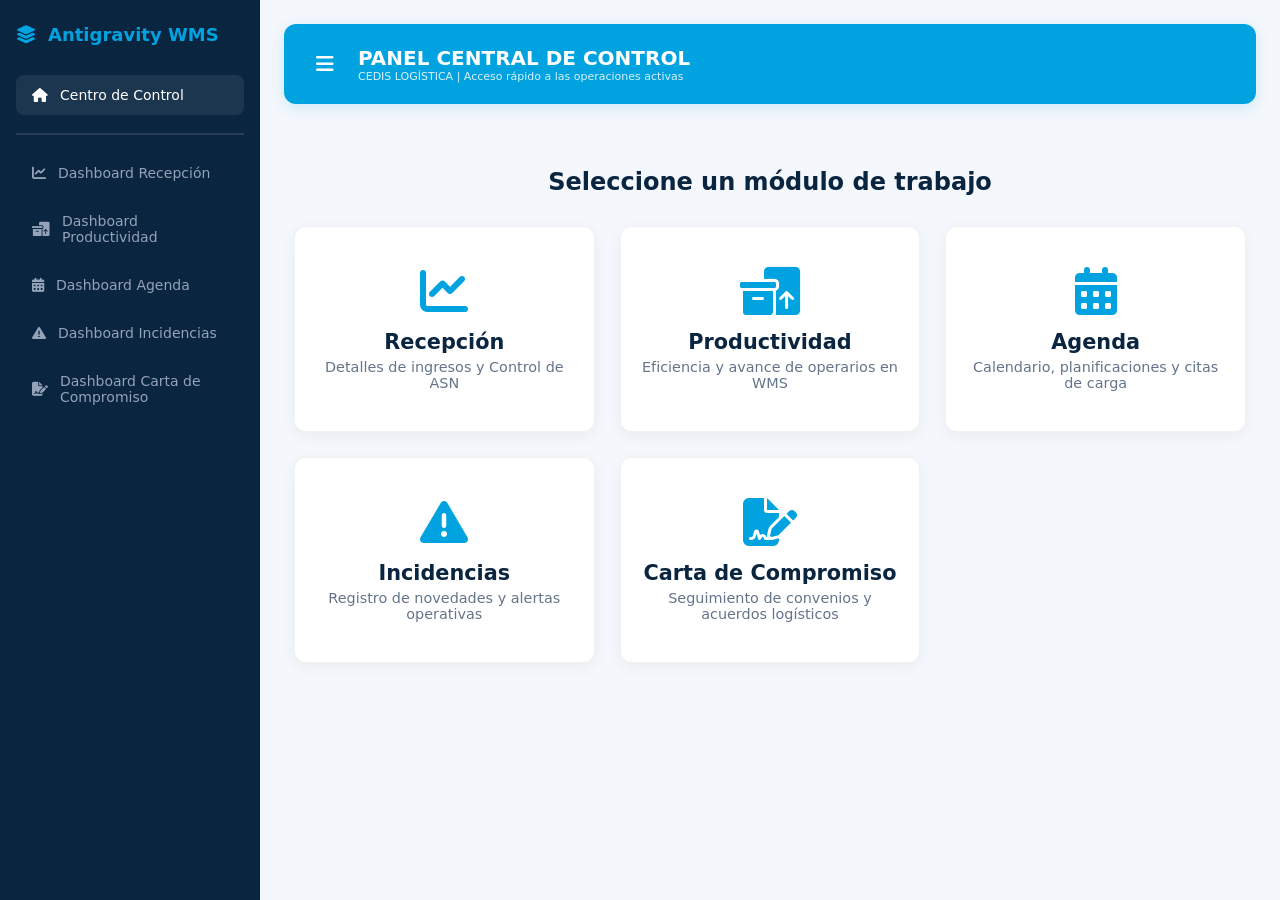
==== index.html @ eb86348e "Add files via upload" ====
<!DOCTYPE html>
<html lang="es">

<head>
    <meta charset="UTF-8">
    <meta name="viewport" content="width=device-width, initial-scale=1.0">
    <title>Antigravity WMS | Centro de Control</title>
    <link rel="stylesheet" href="style.css">
    <link rel="stylesheet" href="https://cdnjs.cloudflare.com/ajax/libs/font-awesome/6.4.0/css/all.min.css">
</head>

<body>

    <div class="sidebar" id="sidebarMenu">
        <div class="sidebar-brand">
            <i class="fa-solid fa-layer-group"></i>
            <span>Antigravity WMS</span>
        </div>
        <nav class="sidebar-menu">
            <a href="index.html" class="active"><i class="fa-solid fa-home"></i> Centro de Control</a>
            <hr style="border: 0.5px solid #2a3b5c; margin: 10px 0;">
            <a href="AVANCE/index.html"><i class="fa-solid fa-chart-line"></i> Dashboard Recepción</a>
            <a href="PRODUCTIVIDAD/index.html"><i class="fa-solid fa-boxes-packing"></i> Dashboard Productividad</a>
            <a href="AGENDA/index.html"><i class="fa-solid fa-calendar-days"></i> Dashboard Agenda</a>
            <a href="INCIDENCIAS/index.html"><i class="fa-solid fa-triangle-exclamation"></i> Dashboard Incidencias</a>
            <a href="COMPROMISO/index.html"><i class="fa-solid fa-file-signature"></i> Dashboard Carta de Compromiso</a>
        </nav>
    </div>

    <div class="main-content" id="mainContent">
        <header class="main-header">
            <div class="header-left">
                <button id="btn-toggle-sidebar" class="btn-toggle"><i class="fa-solid fa-bars"></i></button>
                <div class="brand">
                    <h1>PANEL CENTRAL DE CONTROL</h1>
                    <p>CEDIS LOGÍSTICA | Acceso rápido a las operaciones activas</p>
                </div>
            </div>
        </header>

        <section class="portal-container">
            <h2>Seleccione un módulo de trabajo</h2>
            <div class="portal-grid">

                <a href="AVANCE/index.html" class="portal-card">
                    <i class="fa-solid fa-chart-line"></i>
                    <h3>Recepción</h3>
                    <p>Detalles de ingresos y Control de ASN</p>
                </a>

                <a href="PRODUCTIVIDAD/index.html" class="portal-card">
                    <i class="fa-solid fa-boxes-packing"></i>
                    <h3>Productividad</h3>
                    <p>Eficiencia y avance de operarios en WMS</p>
                </a>

                <a href="AGENDA/index.html" class="portal-card">
                    <i class="fa-solid fa-calendar-days"></i>
                    <h3>Agenda</h3>
                    <p>Calendario, planificaciones y citas de carga</p>
                </a>

                <a href="INCIDENCIAS/index.html" class="portal-card">
                    <i class="fa-solid fa-triangle-exclamation"></i>
                    <h3>Incidencias</h3>
                    <p>Registro de novedades y alertas operativas</p>
                </a>

                <a href="COMPROMISO/index.html" class="portal-card">
                    <i class="fa-solid fa-file-signature"></i>
                    <h3>Carta de Compromiso</h3>
                    <p>Seguimiento de convenios y acuerdos logísticos</p>
                </a>

            </div>
        </section>
    </div>

    <script src="app.js"></script>
</body>

</html>
---- style.css ----
* {
    margin: 0;
    padding: 0;
    box-sizing: border-box;
    font-family: 'Segoe UI', system-ui, sans-serif;
}

body {
    background-color: #F4F7FC;
    color: #1E293B;
    display: flex;
    overflow-x: hidden;
    min-height: 100vh;
}

/* SIDEBAR */
.sidebar {
    width: 260px;
    background: #0A2540;
    color: #FFFFFF;
    height: 100vh;
    position: sticky;
    top: 0;
    padding: 24px 16px;
    display: flex;
    flex-direction: column;
    gap: 30px;
    z-index: 500;
    transition: all 0.3s cubic-bezier(0.4, 0, 0.2, 1);
    flex-shrink: 0;
}

.sidebar.hidden {
    margin-left: -260px;
}

.sidebar-brand {
    display: flex;
    align-items: center;
    gap: 12px;
    font-size: 18px;
    font-weight: 700;
    color: #00A3E0;
}

.sidebar-menu {
    display: flex;
    flex-direction: column;
    gap: 8px;
}

.sidebar-menu a {
    display: flex;
    align-items: center;
    gap: 12px;
    color: #94A3B8;
    text-decoration: none;
    padding: 12px 16px;
    border-radius: 8px;
    font-size: 14px;
    font-weight: 500;
    transition: 0.3s;
}

.sidebar-menu a.active,
.sidebar-menu a:hover {
    background: rgba(255, 255, 255, 0.08);
    color: #FFFFFF;
}

/* MAIN CONTENT */
.main-content {
    flex: 1;
    padding: 24px;
    display: flex;
    flex-direction: column;
    gap: 24px;
    min-width: 0;
}

.main-header {
    display: flex;
    justify-content: space-between;
    align-items: center;
    background: #00A3E0;
    padding: 20px 24px;
    border-radius: 12px;
    box-shadow: 0 4px 15px rgba(0, 163, 224, 0.15);
    color: #FFFFFF;
}

.header-left {
    display: flex;
    align-items: center;
    gap: 16px;
}

.btn-toggle {
    background: transparent;
    border: none;
    color: #FFFFFF;
    font-size: 20px;
    cursor: pointer;
    padding: 8px;
    border-radius: 6px;
}

.brand h1 {
    font-size: 20px;
    font-weight: 800;
}

.brand p {
    font-size: 11px;
    color: rgba(255, 255, 255, 0.85);
}

/* GRID DE PORTAL */
.portal-container {
    padding: 40px 10px;
}

.portal-container h2 {
    text-align: center;
    margin-bottom: 30px;
    color: #0A2540;
}

.portal-grid {
    display: grid;
    grid-template-columns: repeat(auto-fit, minmax(280px, 1fr));
    gap: 25px;
    max-width: 1200px;
    margin: 0 auto;
    width: 100%;
}

.portal-card {
    background: #ffffff;
    border-radius: 12px;
    padding: 40px 20px;
    text-align: center;
    box-shadow: 0 4px 15px rgba(0, 0, 0, 0.05);
    transition: 0.3s;
    text-decoration: none;
    color: #333333;
    display: flex;
    flex-direction: column;
    align-items: center;
    border: 1px solid rgba(0, 0, 0, 0.05);
}

.portal-card:hover {
    transform: translateY(-5px);
    box-shadow: 0 10px 25px rgba(0, 163, 224, 0.2);
    border-color: #00A3E0;
}

.portal-card i {
    font-size: 3rem;
    color: #00A3E0;
    margin-bottom: 15px;
}

.portal-card h3 {
    font-size: 1.3rem;
    font-weight: 700;
    color: #0A2540;
}

.portal-card p {
    font-size: 0.9rem;
    color: #64748B;
    margin-top: 5px;
}
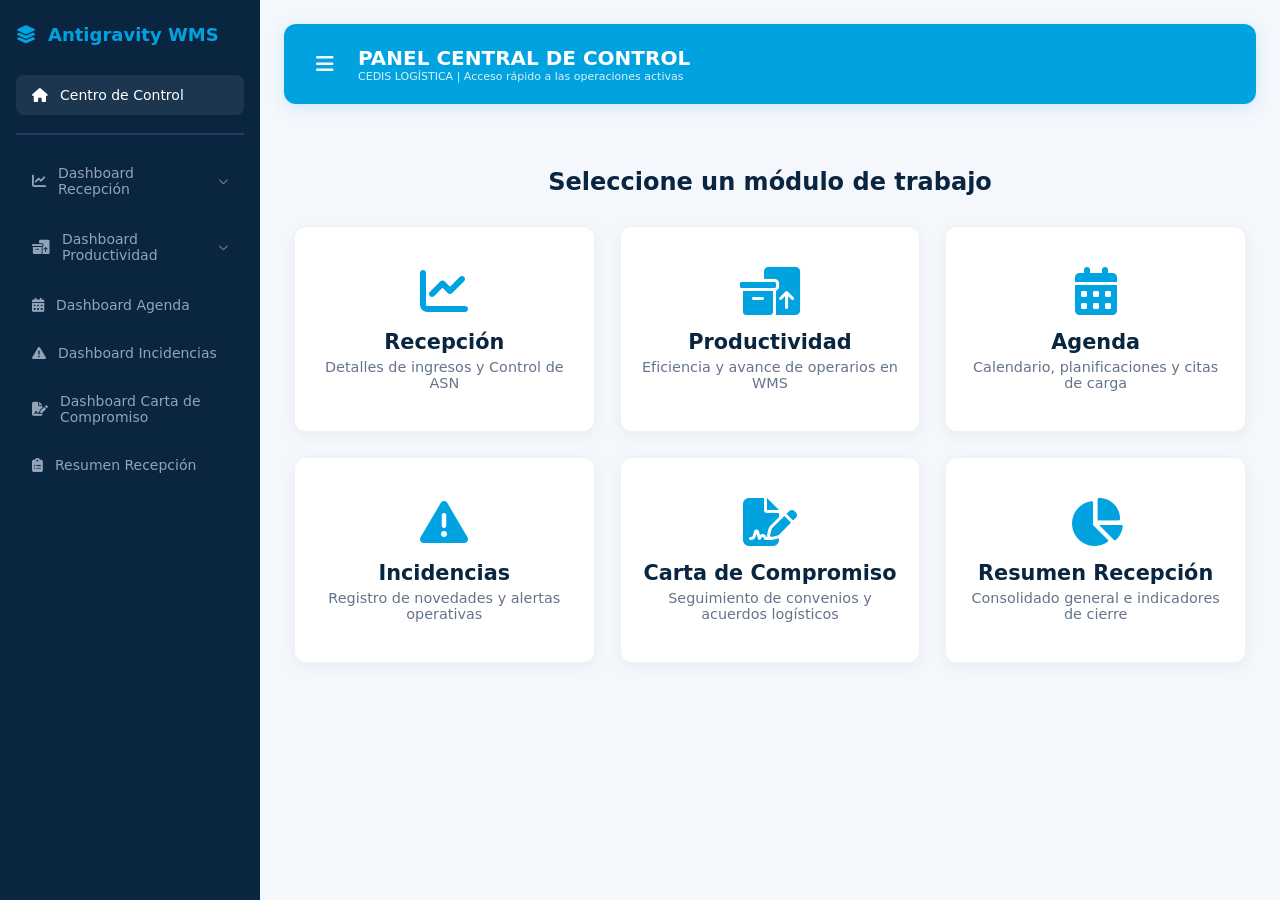
==== commit c3240376: "Add files via upload" ====
--- a/index.html
+++ b/index.html
@@ -19,11 +19,43 @@
         <nav class="sidebar-menu">
             <a href="index.html" class="active"><i class="fa-solid fa-home"></i> Centro de Control</a>
             <hr style="border: 0.5px solid #2a3b5c; margin: 10px 0;">
-            <a href="AVANCE/index.html"><i class="fa-solid fa-chart-line"></i> Dashboard Recepción</a>
-            <a href="PRODUCTIVIDAD/index.html"><i class="fa-solid fa-boxes-packing"></i> Dashboard Productividad</a>
+
+            <!-- Dashboard Recepción con Desplegable -->
+            <div class="menu-item-group">
+                <a href="#" class="has-submenu" onclick="evtToggleSubmenu(event)">
+                    <i class="fa-solid fa-chart-line"></i> Dashboard Recepción <i
+                        class="fa-solid fa-chevron-down arrow-sub"></i>
+                </a>
+                <div class="submenu">
+                    <a href="AVANCE/index.html"><i class="fa-solid fa-circle-dot" style="font-size: 8px;"></i> Avance
+                        Recepción</a>
+                    <a href="PRONOSTICO/index.html"><i class="fa-solid fa-circle-dot" style="font-size: 8px;"></i>
+                        Pronóstico Recepción</a>
+                </div>
+            </div>
+
+            <!-- Dashboard Productividad con Desplegable -->
+            <div class="menu-item-group">
+                <a href="#" class="has-submenu" onclick="evtToggleSubmenu(event)">
+                    <i class="fa-solid fa-boxes-packing"></i> Dashboard Productividad <i
+                        class="fa-solid fa-chevron-down arrow-sub"></i>
+                </a>
+                <div class="submenu">
+                    <a href="PRODUCTIVIDAD/index.html"><i class="fa-solid fa-circle-dot" style="font-size: 8px;"></i>
+                        Avance Operarios Individual</a>
+                    <a href="CARTONIZACION/index.html"><i class="fa-solid fa-circle-dot" style="font-size: 8px;"></i>
+                        Avance Cartonización</a>
+                    <a href="GRUPALPROD/index.html"><i class="fa-solid fa-circle-dot" style="font-size: 8px;"></i>
+                        Avance Operarios Grupal</a>
+                </div>
+            </div>
+
             <a href="AGENDA/index.html"><i class="fa-solid fa-calendar-days"></i> Dashboard Agenda</a>
             <a href="INCIDENCIAS/index.html"><i class="fa-solid fa-triangle-exclamation"></i> Dashboard Incidencias</a>
             <a href="COMPROMISO/index.html"><i class="fa-solid fa-file-signature"></i> Dashboard Carta de Compromiso</a>
+
+            <!-- Último elemento -->
+            <a href="RESUMEN/index.html"><i class="fa-solid fa-clipboard-list"></i> Resumen Recepción</a>
         </nav>
     </div>
 
@@ -42,6 +74,7 @@
             <h2>Seleccione un módulo de trabajo</h2>
             <div class="portal-grid">
 
+                <!-- FILA 1 -->
                 <a href="AVANCE/index.html" class="portal-card">
                     <i class="fa-solid fa-chart-line"></i>
                     <h3>Recepción</h3>
@@ -60,6 +93,7 @@
                     <p>Calendario, planificaciones y citas de carga</p>
                 </a>
 
+                <!-- FILA 2 -->
                 <a href="INCIDENCIAS/index.html" class="portal-card">
                     <i class="fa-solid fa-triangle-exclamation"></i>
                     <h3>Incidencias</h3>
@@ -72,6 +106,12 @@
                     <p>Seguimiento de convenios y acuerdos logísticos</p>
                 </a>
 
+                <a href="RESUMEN/index.html" class="portal-card">
+                    <i class="fa-solid fa-chart-pie"></i>
+                    <h3>Resumen Recepción</h3>
+                    <p>Consolidado general e indicadores de cierre</p>
+                </a>
+
             </div>
         </section>
     </div>
--- a/style.css
+++ b/style.css
@@ -67,6 +67,54 @@
     background: rgba(255, 255, 255, 0.08);
     color: #FFFFFF;
 }
+
+/* --- NUEVAS CLASES PARA EL SUBMENÚ DESPLEGABLE --- */
+.menu-item-group {
+    display: flex;
+    flex-direction: column;
+    width: 100%;
+}
+
+.sidebar-menu a.has-submenu {
+    justify-content: space-between;
+}
+
+.arrow-sub {
+    font-size: 10px;
+    color: #64748B;
+    transition: transform 0.25s ease;
+}
+
+.submenu {
+    max-height: 0;
+    overflow: hidden;
+    background: rgba(0, 0, 0, 0.15);
+    border-radius: 8px;
+    margin-top: 2px;
+    transition: max-height 0.25s cubic-bezier(0.4, 0, 0.2, 1);
+    display: flex;
+    flex-direction: column;
+}
+
+/* Cuando se abre el contenedor padre */
+.menu-item-group.open .submenu {
+    max-height: 150px;
+    /* Suficiente espacio para las opciones */
+}
+
+.menu-item-group.open .arrow-sub {
+    transform: rotate(180deg);
+    color: #00A3E0;
+}
+
+/* Enlaces hijos internos */
+.submenu a {
+    padding: 10px 16px 10px 36px;
+    font-size: 13px;
+    color: #94A3B8;
+}
+
+/* ------------------------------------------------- */
 
 /* MAIN CONTENT */
 .main-content {
